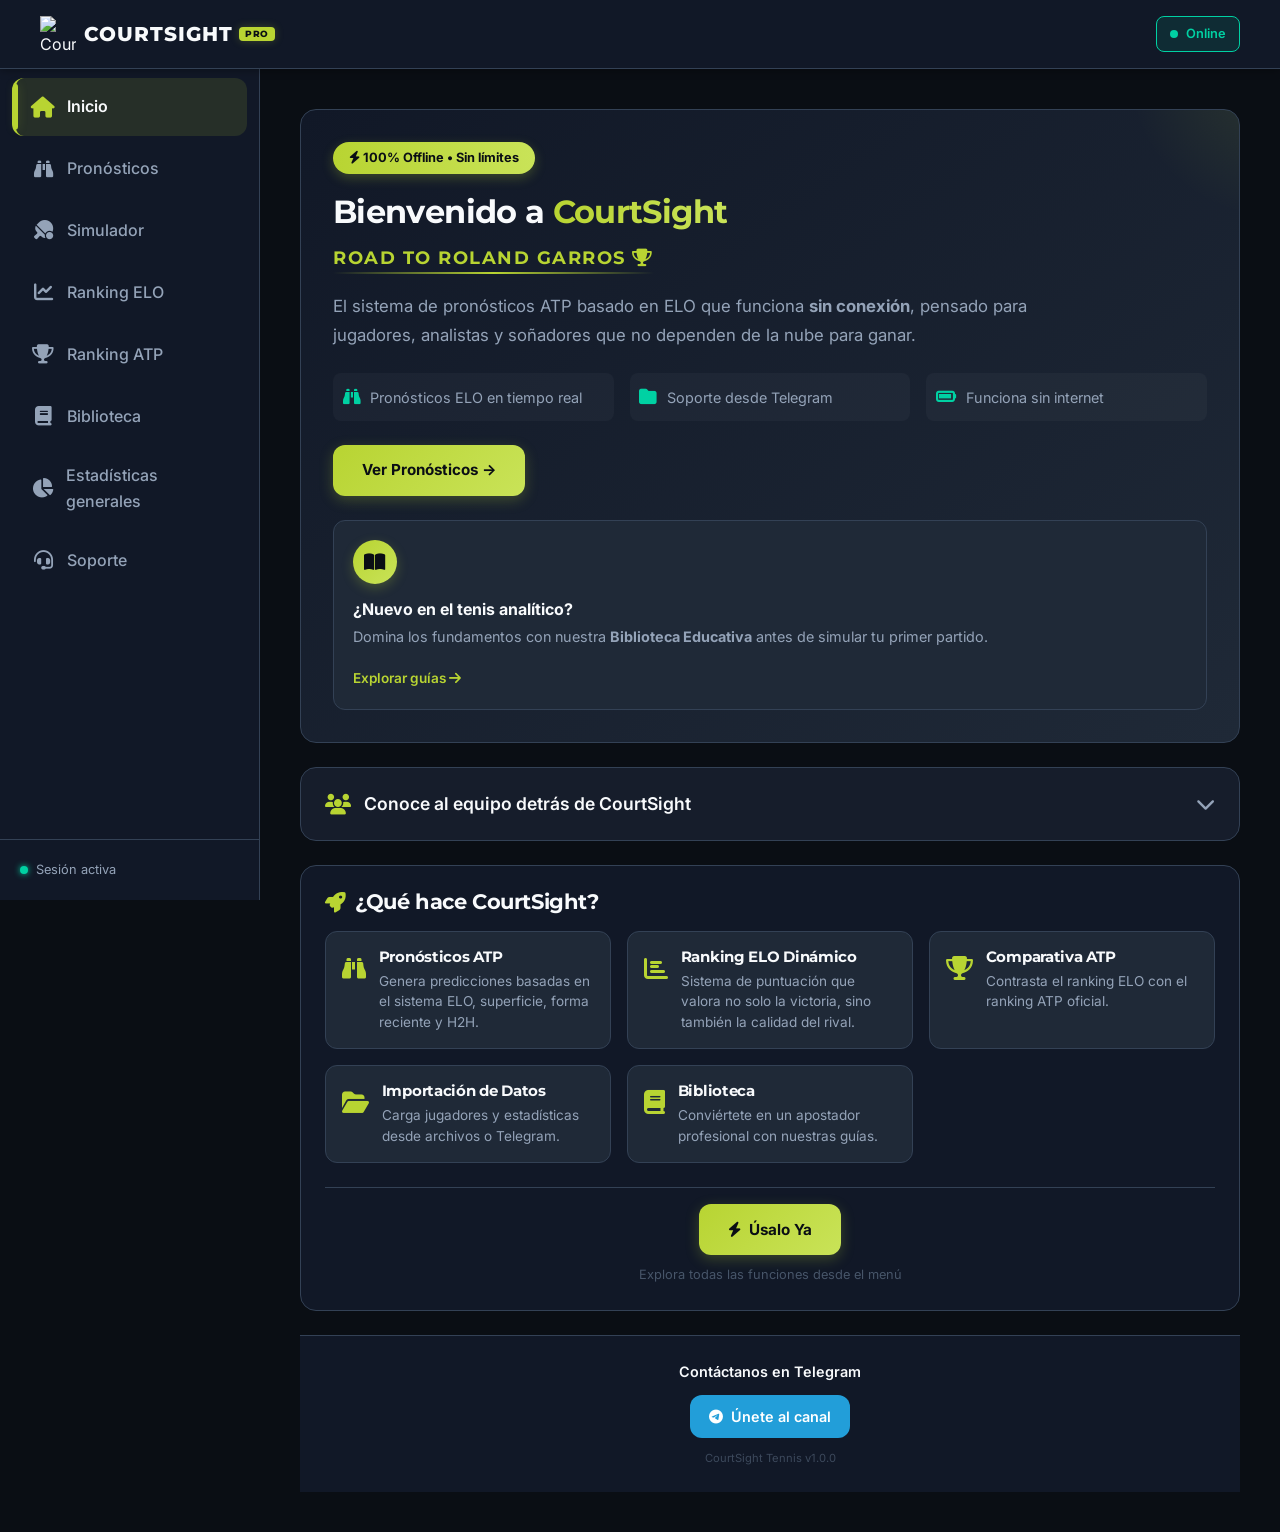
==== index.html @ 30bf8096 "Add files via upload" ====
<!DOCTYPE html>
<html lang="es">
<head>
    <meta charset="UTF-8">
    <meta name="viewport" content="width=device-width, initial-scale=1.0">
    <meta name="theme-color" content="#0a0e14">
    <meta name="description" content="CourtSight Tennis - Pronósticos ATP basados en sistema ELO, 100% offline">
    <title>CourtSight Tennis</title>
    
    <!-- Fuentes -->
    <link rel="preconnect" href="https://fonts.googleapis.com">
    <link rel="preconnect" href="https://fonts.gstatic.com" crossorigin>
    <link href="https://fonts.googleapis.com/css2?family=Inter:wght@400;500;600;700&family=Montserrat:wght@700;800;900&display=swap" rel="stylesheet">
    
    <!-- Iconos Profesionales - FontAwesome -->
    <link rel="stylesheet" href="https://cdnjs.cloudflare.com/ajax/libs/font-awesome/6.5.1/css/all.min.css">
    
    <!-- Estilos -->
    <link rel="stylesheet" href="css/styles.css">
    
    <!-- PWA Manifest -->
    <link rel="manifest" href="manifest.json">
    <link rel="icon" type="image/png" href="pictures/logo.png">
    <link rel="apple-touch-icon" href="pictures/logo.png">
</head>
<body class="pro-circuit-dark">
    <!-- Header -->
    <header class="header">
        <div class="header-content">
            <div class="logo">
                <button class="menu-toggle" id="menu-toggle" aria-label="Abrir menú">
                    <span class="hamburger"></span>
                </button>
                <img src="pictures/logo.png" alt="CourtSight Logo" class="logo-img">
                <h1>COURTSIGHT <span class="logo-pro">PRO</span></h1>
            </div>
            <div class="connection-status" id="connection-status">
                <span class="status-dot"></span>
                <span class="status-text">Offline</span>
            </div>
        </div>
    </header>

    <!-- Overlay para móvil -->
    <div class="sidebar-overlay" id="sidebar-overlay"></div>

    <!-- Layout Principal -->
    <div class="app-layout">
        <!-- SIDEBAR -->
        <aside id="sidebar" class="sidebar">
            <nav class="sidebar-menu">
                <!-- Interno (SPA) -->
                <a href="#" class="sidebar-item active" data-section="inicio">
                    <span class="icon"><i class="fas fa-home"></i></span>
                    <span>Inicio</span>
                </a>
                
                <!-- Externos (páginas separadas) - ORDEN SOLICITADO -->
                <a href="pages/pronosticos.html" class="sidebar-item">
                    <span class="icon"><i class="fas fa-binoculars"></i></span>
                    <span>Pronósticos</span>
                </a>

                <a href="pages/simulador.html" class="sidebar-item">
                    <span class="icon"><i class="fas fa-table-tennis"></i></span>
                    <span>Simulador</span>
                </a>
                
                <a href="pages/ranking-elo.html" class="sidebar-item">
                    <span class="icon"><i class="fas fa-chart-line"></i></span>
                    <span>Ranking ELO</span>
                </a>
                
                <a href="pages/ranking-atp.html" class="sidebar-item">
                    <span class="icon"><i class="fas fa-trophy"></i></span>
                    <span>Ranking ATP</span>
                </a>
                
                <a href="pages/biblioteca.html" class="sidebar-item">
                    <span class="icon"><i class="fas fa-book"></i></span>
                    <span>Biblioteca</span>
                </a>
                
                <a href="pages/estadisticas.html" class="sidebar-item">
                    <span class="icon"><i class="fas fa-chart-pie"></i></span>
                    <span>Estadísticas generales</span>
                </a>

                <a href="pages/soporte.html" class="sidebar-item">
                    <span class="icon"><i class="fas fa-headset"></i></span>
                    <span>Soporte</span>
                </a>
            </nav>
            
            <!-- Footer del Sidebar: Estado de sesión -->
            <div class="sidebar-footer">
                <div class="user-status">
                    <span class="status-indicator online"></span>
                    <span class="status-label">Sesión activa</span>
                </div>
            </div>
        </aside>

        <!-- Contenido Principal -->
        <main class="main-content">
            <!-- Sección: INICIO -->
            <section id="inicio" class="content-section active">
                
                <!-- Welcome Card -->
                <div class="welcome-card hero-welcome">
                    <div class="welcome-badge"><i class="fas fa-bolt"></i> 100% Offline • Sin límites</div>
                    
                    <h2 class="welcome-title">Bienvenido a <span class="highlight">CourtSight</span></h2>
                    <h3 class="rg-tagline">Road to Roland Garros <span class="icon"><i class="fas fa-trophy"></i></span></h3>
                    
                    <p class="welcome-subtitle">El sistema de pronósticos ATP basado en ELO que funciona <strong>sin conexión</strong>, pensado para jugadores, analistas y soñadores que no dependen de la nube para ganar.</p>
                    
                    <div class="welcome-features">
                        <div class="wf-item">
                            <span class="wf-icon"><i class="fas fa-binoculars"></i></span>
                            <span>Pronósticos ELO en tiempo real</span>
                        </div>
                        <div class="wf-item">
                            <span class="wf-icon"><i class="fas fa-folder"></i></span>
                            <span>Soporte desde Telegram</span>
                        </div>
                        <div class="wf-item">
                            <span class="wf-icon"><i class="fas fa-battery-full"></i></span>
                            <span>Funciona sin internet</span>
                        </div>
                    </div>
                    
                    <a href="pages/pronosticos.html" class="btn-cta">Ver Pronósticos →</a>
                    
                    <!-- Sugerencia Biblioteca -->
                    <div class="library-suggestion">
                        <div class="library-icon"><i class="fas fa-book-open"></i></div>
                        <div class="library-content">
                            <p class="library-title">¿Nuevo en el tenis analítico?</p>
                            <p class="library-subtitle">Domina los fundamentos con nuestra <strong>Biblioteca Educativa</strong> antes de simular tu primer partido.</p>
                        </div>
                        <a href="pages/biblioteca.html" class="library-link">
                            <span>Explorar guías <i class="fas fa-arrow-right"></i></span>
                        </a>
                    </div>
                </div>

                <!-- BANNER "QUIÉNES SOMOS" -->
                <div class="about-banner" id="about-banner">
                    <div class="about-banner-header" id="about-banner-toggle">
                        <div class="about-banner-title">
                            <span class="icon"><i class="fas fa-users"></i></span>
                            <span>Conoce al equipo detrás de CourtSight</span>
                        </div>
                        <button class="about-banner-arrow" id="about-banner-arrow" aria-label="Expandir"><i class="fas fa-chevron-down"></i></button>
                    </div>
                    
                    <div class="about-banner-content" id="about-banner-content">
                        <div class="about-banner-grid">
                            <!-- Columna 1: Origen -->
                            <div class="about-banner-card cuban-bg">
                                <div class="cuban-flag-overlay"></div>
                                <h4><i class="fas fa-flag"></i> Hecho en La Habana y Santiago de Cuba</h4>
                                <p>Somos un colectivo de <strong>analistas y desarrolladores</strong> cubanos. Creemos que las limitaciones son el motor de la innovación.</p>
                            </div>
                            
                            <!-- 🔹 Columna 2: PUBLICIDAD DESARROLLO (REEMPLAZADO) -->
                            <div class="about-banner-card">
                                <h4><i class="fas fa-laptop-code"></i> ¿Quieres tu propia herramienta?</h4>
                                <p>Si eres tenista, tipster o creador de contenido y necesitas <strong>tu propia plataforma de análisis y pronósticos</strong>, nosotros la construimos para ti.</p>
                                <ul>
                                    <li>Desarrollo a medida: dashboards, ELO, simuladores</li>
                                    <li>Código profesional, optimizado y offline-first</li>
                                    <li>Diseño premium listo para escalar y monetizar</li>
                                    <li>Soporte técnico y acompañamiento completo</li>
                                </ul>
                                <a href="https://t.me/CourtSight" class="btn-cta" target="_blank" style="margin-top: 1rem; display: inline-flex; align-items: center; gap: 0.5rem; padding: 0.6rem 1.2rem; font-size: 0.9rem;">
                                    <i class="fas fa-paper-plane"></i> Hablemos de tu proyecto
                                </a>
                            </div>
                            
                            <!-- Columna 3: Misión -->
                            <div class="about-banner-card full-width">
                                <h4><i class="fas fa-bullseye"></i> Nuestra Misión</h4>
                                <p>Democratizar el análisis deportivo con herramientas accesibles y soberanas, para cualquier persona en cualquier lugar del mundo.</p>
                                <div class="mission-tags">
                                    <span class="tag"><i class="fas fa-lock-open"></i> Código especializado</span>
                                    <span class="tag"><i class="fas fa-globe"></i> Enfoque diferente</span>
                                    <span class="tag"><i class="fas fa-handshake"></i> Apoyando a la comunidad</span>
                                </div>
                            </div>
                        </div>
                    </div>
                </div>

                <!-- QUÉ HACE LA APLICACIÓN -->
                <div class="features-section">
                    <h3 class="features-title"><i class="fas fa-rocket"></i> ¿Qué hace CourtSight?</h3>
                    <div class="features-list">
                        <div class="feature-item">
                            <span class="feature-icon"><i class="fas fa-binoculars"></i></span>
                            <div class="feature-content">
                                <h4>Pronósticos ATP</h4>
                                <p>Genera predicciones basadas en el sistema ELO, superficie, forma reciente y H2H.</p>
                            </div>
                        </div>
                        <div class="feature-item">
                            <span class="feature-icon"><i class="fas fa-chart-bar"></i></span>
                            <div class="feature-content">
                                <h4>Ranking ELO Dinámico</h4>
                                <p>Sistema de puntuación que valora no solo la victoria, sino también la calidad del rival.</p>
                            </div>
                        </div>
                        <div class="feature-item">
                            <span class="feature-icon"><i class="fas fa-trophy"></i></span>
                            <div class="feature-content">
                                <h4>Comparativa ATP</h4>
                                <p>Contrasta el ranking ELO con el ranking ATP oficial.</p>
                            </div>
                        </div>
                        <div class="feature-item">
                            <span class="feature-icon"><i class="fas fa-folder-open"></i></span>
                            <div class="feature-content">
                                <h4>Importación de Datos</h4>
                                <p>Carga jugadores y estadísticas desde archivos o Telegram.</p>
                            </div>
                        </div>
                        <div class="feature-item">
                            <span class="feature-icon"><i class="fas fa-book"></i></span>
                            <div class="feature-content">
                                <h4>Biblioteca</h4>
                                <p>Conviértete en un apostador profesional con nuestras guías.</p>
                            </div>
                        </div>
                    </div>
                    
                    <div class="features-cta">
                        <button class="btn-use-now" id="btn-use-now">
                            <span class="btn-icon"><i class="fas fa-bolt"></i></span>
                            <span>Úsalo Ya</span>
                        </button>
                        <p class="features-cta-text">Explora todas las funciones desde el menú</p>
                    </div>
                </div>

                <!-- Footer Info -->
                <div class="info-bar">
                    <p class="info-text">Contáctanos en Telegram</p>
                    <a href="https://t.me/CourtSight" class="telegram-contact" target="_blank" rel="noopener noreferrer">
                        <span class="telegram-icon"><i class="fab fa-telegram-plane"></i></span>
                        <span>Únete al canal</span>
                    </a>
                    <p class="version-text">CourtSight Tennis v1.0.0</p>
                </div>
            </section>

            <!-- Sección: PRONÓSTICOS -->
            <section id="pronosticos" class="content-section">
                <h2 class="section-title"><i class="fas fa-binoculars"></i> Pronósticos ATP</h2>
                <div class="card">
                    <p class="text-muted">Próximamente: Selecciona un partido y recibe el pronóstico basado en ELO.</p>
                </div>
            </section>

            <!-- Sección: SIMULADOR -->
            <section id="simulador" class="content-section">
                <h2 class="section-title"><i class="fas fa-table-tennis"></i> Simulador de Partidos</h2>
                <div class="card">
                    <p class="text-muted">Próximamente: Simula 10,000 partidos y analiza probabilidades ELO.</p>
                </div>
            </section>

            <!-- Sección: RANKING ELO -->
            <section id="ranking-elo" class="content-section">
                <h2 class="section-title"><i class="fas fa-chart-line"></i> Ranking ELO</h2>
                <div class="card">
                    <p class="text-muted">Próximamente: Lista completa de jugadores ordenados por ranking ELO.</p>
                </div>
            </section>

            <!-- Sección: RANKING ATP -->
            <section id="ranking-atp" class="content-section">
                <h2 class="section-title"><i class="fas fa-trophy"></i> Ranking ATP</h2>
                <div class="card">
                    <p class="text-muted">Próximamente: Comparativa entre ranking ELO y ranking ATP oficial.</p>
                </div>
            </section>

            <!-- Sección: BIBLIOTECA -->
            <section id="biblioteca" class="content-section">
                <h2 class="section-title"><i class="fas fa-book"></i> Biblioteca</h2>
                <div class="card">
                    <p class="text-muted">Próximamente: Guías educativas y fundamentos del análisis deportivo.</p>
                </div>
            </section>

            <!-- Sección: ESTADÍSTICAS GENERALES -->
            <section id="estadisticas" class="content-section">
                <h2 class="section-title"><i class="fas fa-chart-pie"></i> Estadísticas generales</h2>
                <div class="card">
                    <p class="text-muted">Próximamente: Métricas agregadas de rendimiento, precisión de pronósticos y tendencias.</p>
                </div>
            </section>

            <!-- Sección: SOPORTE -->
            <section id="soporte" class="content-section">
                <h2 class="section-title"><i class="fas fa-headset"></i> Soporte</h2>
                <div class="card">
                    <p class="text-muted">¿Necesitas ayuda? Contáctanos vía Telegram o revisa nuestras guías.</p>
                    <a href="https://t.me/CourtSight" class="btn-cta" target="_blank" style="margin-top: 1rem; display: inline-flex; gap: 0.5rem;">
                        <i class="fab fa-telegram-plane"></i> Contactar Soporte
                    </a>
                </div>
            </section>

            <!-- Sección: ACTUALIZACIONES -->
            <section id="actualizaciones" class="content-section">
                <h2 class="section-title"><i class="fas fa-sync-alt"></i> Actualizaciones</h2>
                <div class="card">
                    <p class="text-muted">Próximamente: Novedades, changelog y estado de los datos.</p>
                </div>
            </section>
        </main>
    </div>

    <!-- Scripts -->
    <script src="js/app.js"></script>
    <script src="js/app-guard.js"></script>
</body>
</html>
---- css/styles.css ----
/* ============================================
🎾 COURTSIGHT TENNIS - ESTILOS GLOBALES
🎨 TEMA: PRO CIRCUIT DARK (Tenis Premium Nocturno)
📦 VERSIÓN: 2.0 (Layout reparado, responsive optimizado)
============================================ */

:root {
    /* 🌑 FONDOS */
    --bg-primary: #0a0e14;
    --bg-secondary: #111827;
    --bg-card: #1f2937;
    --bg-elevated: #263043;
    
    /* 🎾 ACENTOS (Pelota de tenis) */
    --accent: #b8d432;
    --accent-hover: #c9e358;
    --accent-dim: rgba(184, 212, 50, 0.12);
    --accent-glow: rgba(184, 212, 50, 0.25);
    
    /* 📊 DATOS */
    --data-positive: #00d1a3;
    --data-negative: #ff6b6b;
    --data-neutral: #64748b;
    
    /* 🔤 TIPOGRAFÍA */
    --text-primary: #f8fafc;
    --text-secondary: #94a3b8;
    --text-muted: #475569;
    
    /* 🧱 UI */
    --border: #334155;
    --radius-sm: 8px;
    --radius-md: 12px;
    --radius-lg: 16px;
    --shadow-sm: 0 2px 8px rgba(0, 0, 0, 0.3);
    --shadow-md: 0 4px 16px rgba(0, 0, 0, 0.4);
    --shadow-lg: 0 8px 32px rgba(0, 0, 0, 0.5);
    
    /* 📏 ESPACIADO */
    --space-2: 0.5rem;
    --space-4: 1rem;
    --space-5: 1.5rem;
    --space-6: 2rem;
    
    /* 🔤 FUENTES */
    --font-sans: 'Inter', system-ui, -apple-system, sans-serif;
    --font-mono: 'JetBrains Mono', 'Fira Code', monospace;
    --font-display: 'Montserrat', sans-serif;
}

/* ============================================
RESET & BASE
============================================ */
*, *::before, *::after {
    margin: 0;
    padding: 0;
    box-sizing: border-box;
}

html {
    font-size: 16px;
    scroll-behavior: smooth;
    -webkit-tap-highlight-color: transparent;
}

body {
    font-family: var(--font-sans);
    background: var(--bg-primary);
    color: var(--text-primary);
    line-height: 1.6;
    min-height: 100vh;
    display: flex;
    flex-direction: column;
    overflow-x: hidden;
}

h1, h2, h3, h4, h5, h6 {
    font-family: var(--font-display);
    font-weight: 700;
    letter-spacing: -0.02em;
    line-height: 1.2;
}

a { text-decoration: none; color: inherit; }
button { font: inherit; cursor: pointer; border: none; background: none; }
img { max-width: 100%; display: block; }
ul { list-style: none; }

/* ============================================
HEADER
============================================ */
.header {
    position: sticky;
    top: 0;
    z-index: 100;
    background: var(--bg-secondary);
    border-bottom: 1px solid var(--border);
    padding: var(--space-4) var(--space-5);
    box-shadow: var(--shadow-sm);
}

.header-content {
    display: flex;
    align-items: center;
    justify-content: space-between;
    max-width: 1200px;
    margin: 0 auto;
    width: 100%;
}

.logo {
    display: flex;
    align-items: center;
    gap: var(--space-2);
}

.menu-toggle {
    display: flex;
    align-items: center;
    justify-content: center;
    padding: 0.5rem;
    color: var(--text-primary);
}

.hamburger {
    display: block;
    width: 24px;
    height: 2px;
    background: currentColor;
    position: relative;
    transition: background 0.3s;
}

.hamburger::before, .hamburger::after {
    content: '';
    position: absolute;
    left: 0;
    width: 100%;
    height: 100%;
    background: currentColor;
    transition: transform 0.3s;
}

.hamburger::before { top: -7px; }
.hamburger::after { top: 7px; }

.menu-toggle.active .hamburger { background: transparent; }
.menu-toggle.active .hamburger::before { transform: translateY(7px) rotate(45deg); color: var(--accent); }
.menu-toggle.active .hamburger::after { transform: translateY(-7px) rotate(-45deg); color: var(--accent); }

.logo-img { width: 36px; height: 36px; object-fit: contain; }
.logo h1 {
    font-size: 1.25rem;
    font-weight: 800;
    text-transform: uppercase;
    letter-spacing: 0.05em;
    display: flex;
    align-items: center;
}

.logo-pro {
    font-size: 0.55rem;
    background: var(--accent);
    color: var(--bg-primary);
    padding: 2px 6px;
    border-radius: 4px;
    margin-left: 6px;
    font-weight: 800;
    letter-spacing: 0.5px;
    box-shadow: 0 0 8px var(--accent-glow);
}

.connection-status {
    display: flex;
    align-items: center;
    gap: 0.5rem;
    font-size: 0.8rem;
    font-weight: 600;
    padding: 0.4rem 0.8rem;
    border-radius: var(--radius-sm);
    border: 1px solid var(--data-negative);
    background: rgba(255, 107, 107, 0.1);
    color: var(--data-negative);
    transition: all 0.3s;
}

.connection-status.online {
    border-color: var(--data-positive);
    background: rgba(0, 209, 163, 0.1);
    color: var(--data-positive);
}

.status-dot {
    width: 8px;
    height: 8px;
    border-radius: 50%;
    background: currentColor;
    animation: pulse 1.5s infinite;
}

@keyframes pulse {
    0%, 100% { opacity: 1; }
    50% { opacity: 0.4; }
}

/* ============================================
OVERLAY & LAYOUT
============================================ */
.sidebar-overlay {
    position: fixed;
    inset: 0;
    background: rgba(0, 0, 0, 0.65);
    backdrop-filter: blur(4px);
    z-index: 90;
    opacity: 0;
    visibility: hidden;
    transition: all 0.3s ease;
}
.sidebar-overlay.active { opacity: 1; visibility: visible; }

.app-layout {
    display: flex;
    flex: 1;
    position: relative;
    background: var(--bg-primary);
}

/* ============================================
SIDEBAR
============================================ */
.sidebar {
    width: 260px;
    background: var(--bg-secondary);
    border-right: 1px solid var(--border);
    position: fixed;
    top: 0;
    bottom: 0;
    left: -280px;
    z-index: 95;
    display: flex;
    flex-direction: column;
    transition: left 0.3s cubic-bezier(0.4, 0, 0.2, 1);
    padding-top: 70px;
    overflow-y: auto;
}

.sidebar.open { left: 0; }

.sidebar-menu {
    display: flex;
    flex-direction: column;
    gap: 0.25rem;
    padding: 0.5rem 0.75rem;
}

.sidebar-item {
    display: flex;
    align-items: center;
    gap: 0.75rem;
    padding: 0.85rem 1rem;
    border-radius: var(--radius-md);
    color: var(--text-secondary);
    font-weight: 500;
    transition: all 0.2s ease;
    position: relative;
    border-left: 3px solid transparent;
}

.sidebar-item::before {
    content: '';
    position: absolute;
    left: 0;
    top: 50%;
    transform: translateY(-50%);
    width: 3px;
    height: 0;
    background: var(--accent);
    border-radius: 0 4px 4px 0;
    transition: height 0.2s ease;
}

.sidebar-item:hover {
    background: var(--accent-dim);
    color: var(--text-primary);
}

.sidebar-item:hover::before { height: 60%; }

.sidebar-item.active {
    background: var(--accent-dim);
    color: var(--text-primary);
    font-weight: 600;
    border-left-color: var(--accent);
}

.sidebar-item.active::before {
    height: 80%;
    box-shadow: 0 0 10px var(--accent-glow);
}

.sidebar-item .icon { font-size: 1.2rem; width: 24px; text-align: center; transition: transform 0.2s ease; }
.sidebar-item:hover .icon, .sidebar-item.active .icon { transform: scale(1.1); color: var(--accent); }

.sidebar-footer {
    margin-top: auto;
    padding: 1.25rem;
    border-top: 1px solid var(--border);
    background: linear-gradient(to top, rgba(17, 24, 39, 0.5), transparent);
}

.user-status {
    display: flex;
    align-items: center;
    gap: 0.5rem;
    font-size: 0.8rem;
    color: var(--text-secondary);
}

.status-indicator {
    width: 8px;
    height: 8px;
    border-radius: 50%;
    background: var(--data-positive);
    box-shadow: 0 0 6px var(--data-positive);
}

/* ============================================
MAIN CONTENT
============================================ */
.main-content {
    flex: 1;
    padding: var(--space-6) var(--space-5);
    position: relative;
    z-index: 1;
    min-height: calc(100vh - 70px);
}

.main-content::before {
    content: '';
    position: absolute;
    inset: 0;
    background-image: url('../pictures/fondo-tenis.jpg');
    background-size: cover;
    background-position: center;
    background-attachment: fixed;
    opacity: 0.15;
    z-index: 0;
    pointer-events: none;
}

/* ============================================
SECCIONES & NAVEGACIÓN SPA
============================================ */
.content-section { display: none; opacity: 0; transition: opacity 0.3s ease; }
.content-section.active { display: block; opacity: 1; animation: fadeIn 0.35s ease-out; }

@keyframes fadeIn {
    from { opacity: 0; transform: translateY(8px); }
    to { opacity: 1; transform: translateY(0); }
}

.section-title {
    font-size: 1.5rem;
    margin-bottom: var(--space-5);
    color: var(--accent);
    display: flex;
    align-items: center;
    gap: 0.6rem;
}

.section-title i { color: var(--accent); }

/* ============================================
COMPONENTES: TARJETAS & WELCOME
============================================ */
.card {
    background: var(--bg-card);
    border: 1px solid var(--border);
    border-radius: var(--radius-lg);
    padding: var(--space-5);
    margin-bottom: var(--space-5);
    transition: transform 0.2s ease, box-shadow 0.2s ease;
}
.card:hover { transform: translateY(-2px); box-shadow: var(--shadow-md); }

.welcome-card {
    background: linear-gradient(145deg, var(--bg-secondary), var(--bg-card));
    border: 1px solid var(--border);
    border-radius: var(--radius-lg);
    padding: var(--space-6);
    margin-bottom: var(--space-5);
    position: relative;
    overflow: hidden;
}
.welcome-card::before {
    content: '';
    position: absolute;
    top: -30%;
    right: -20%;
    width: 300px;
    height: 300px;
    background: radial-gradient(circle, var(--accent-dim) 0%, transparent 70%);
    pointer-events: none;
}

.welcome-badge {
    display: inline-block;
    background: linear-gradient(90deg, var(--accent), var(--accent-hover));
    color: var(--bg-primary);
    padding: 0.35rem 1rem;
    border-radius: 20px;
    font-size: 0.8rem;
    font-weight: 700;
    margin-bottom: 1.2rem;
    box-shadow: 0 4px 12px var(--accent-glow);
}

.welcome-title {
    font-size: 2rem;
    margin-bottom: 0.5rem;
    color: var(--text-primary);
}
.welcome-title .highlight {
    background: linear-gradient(90deg, var(--accent), var(--accent-hover));
    -webkit-background-clip: text;
    -webkit-text-fill-color: transparent;
    background-clip: text;
}

.welcome-subtitle {
    color: var(--text-secondary);
    font-size: 1.05rem;
    max-width: 700px;
    margin-bottom: 1.5rem;
    line-height: 1.7;
}

.rg-tagline {
    font-family: var(--font-display);
    font-size: 1.1rem;
    font-weight: 700;
    letter-spacing: 1.5px;
    text-transform: uppercase;
    color: var(--accent);
    margin: 0.5rem 0 1.5rem;
    position: relative;
    display: inline-block;
}
.rg-tagline::after {
    content: '';
    position: absolute;
    bottom: -6px;
    left: 0;
    width: 100%;
    height: 2px;
    background: linear-gradient(90deg, transparent, var(--accent), transparent);
    border-radius: 2px;
}

.welcome-features {
    display: grid;
    grid-template-columns: repeat(auto-fit, minmax(200px, 1fr));
    gap: 1rem;
    margin: 1.5rem 0;
}
.wf-item {
    display: flex;
    align-items: center;
    gap: 0.6rem;
    font-size: 0.9rem;
    color: var(--text-secondary);
    padding: 0.6rem;
    background: rgba(255,255,255,0.03);
    border-radius: var(--radius-sm);
}
.wf-icon { color: var(--data-positive); font-size: 1.1rem; }

/* ============================================
BANNER "QUIÉNES SOMOS"
============================================ */
.about-banner {
    background: var(--bg-secondary);
    border: 1px solid var(--border);
    border-radius: var(--radius-lg);
    overflow: hidden;
    margin-bottom: var(--space-5);
}

.about-banner-header {
    padding: 1.2rem 1.5rem;
    display: flex;
    align-items: center;
    justify-content: space-between;
    cursor: pointer;
    user-select: none;
    background: rgba(255,255,255,0.02);
    transition: background 0.2s;
}
.about-banner-header:hover { background: var(--accent-dim); }

.about-banner-title {
    display: flex;
    align-items: center;
    gap: 0.8rem;
    color: var(--text-primary);
    font-weight: 600;
    font-size: 1.1rem;
}
.about-banner-title .icon { color: var(--accent); font-size: 1.3rem; }

.about-banner-arrow {
    font-size: 1.2rem;
    color: var(--text-secondary);
    transition: transform 0.3s;
}
.about-banner-arrow.active { transform: rotate(180deg); color: var(--accent); }

.about-banner-content {
    max-height: 0;
    overflow: hidden;
    transition: max-height 0.4s ease, padding 0.4s ease;
}
.about-banner-content.open { max-height: 1200px; padding: 1.5rem; }

.about-banner-grid {
    display: grid;
    grid-template-columns: repeat(auto-fit, minmax(280px, 1fr));
    gap: 1.2rem;
}

.about-banner-card {
    background: var(--bg-card);
    border: 1px solid var(--border);
    border-radius: var(--radius-md);
    padding: 1.5rem;
    transition: transform 0.2s, border-color 0.2s;
}
.about-banner-card:hover { transform: translateY(-3px); border-color: var(--accent); }

.about-banner-card.cuban-bg {
    background-image: url('flags/cu.png');
    background-size: cover;
    background-position: center;
    position: relative;
    overflow: hidden;
    border: 1px solid var(--accent);
}
.cuban-flag-overlay {
    position: absolute;
    inset: 0;
    background: rgba(10, 14, 20, 0.88);
    pointer-events: none;
}
.about-banner-card.cuban-bg h4,
.about-banner-card.cuban-bg p { position: relative; z-index: 1; }
.about-banner-card.cuban-bg h4 {
    background: linear-gradient(90deg, #CF142B, #FFF, #002A8F);
    -webkit-background-clip: text;
    -webkit-text-fill-color: transparent;
    background-clip: text;
}

.about-banner-card h4 {
    font-size: 1rem;
    color: var(--text-primary);
    margin-bottom: 0.5rem;
    display: flex;
    align-items: center;
    gap: 0.5rem;
}
.about-banner-card p, .about-banner-card li {
    color: var(--text-secondary);
    font-size: 0.9rem;
    line-height: 1.6;
    margin-bottom: 0.4rem;
}
.about-banner-card ul { padding-left: 1rem; }
.about-banner-card li::before {
    content: "•";
    color: var(--accent);
    font-weight: bold;
    display: inline-block;
    width: 1em;
    margin-left: -1em;
}

.mission-tags {
    display: flex;
    flex-wrap: wrap;
    gap: 0.5rem;
    margin-top: 1rem;
}
.tag {
    background: var(--accent-dim);
    color: var(--accent);
    border: 1px solid var(--accent);
    padding: 0.3rem 0.7rem;
    border-radius: 20px;
    font-size: 0.75rem;
    font-weight: 600;
    display: inline-flex;
    align-items: center;
    gap: 0.4rem;
}

.about-banner-card.full-width { grid-column: 1 / -1; }

/* ============================================
FEATURES & BOTONES
============================================ */
.features-section {
    background: var(--bg-secondary);
    border: 1px solid var(--border);
    border-radius: var(--radius-lg);
    padding: var(--space-5);
    margin-bottom: var(--space-5);
}
.features-title {
    font-size: 1.3rem;
    margin-bottom: var(--space-4);
    color: var(--text-primary);
    display: flex;
    align-items: center;
    gap: 0.6rem;
}
.features-title i { color: var(--accent); }

.features-list {
    display: grid;
    grid-template-columns: repeat(auto-fit, minmax(250px, 1fr));
    gap: 1rem;
    margin-bottom: var(--space-5);
}
.feature-item {
    display: flex;
    align-items: flex-start;
    gap: 0.8rem;
    padding: 1rem;
    background: var(--bg-card);
    border: 1px solid var(--border);
    border-radius: var(--radius-md);
    transition: transform 0.2s, border-color 0.2s;
}
.feature-item:hover { transform: translateY(-2px); border-color: var(--accent); }
.feature-icon { font-size: 1.5rem; color: var(--accent); flex-shrink: 0; margin-top: 0.1rem; }
.feature-content h4 { font-size: 0.95rem; color: var(--text-primary); margin-bottom: 0.3rem; }
.feature-content p { font-size: 0.85rem; color: var(--text-secondary); line-height: 1.5; margin: 0; }

.features-cta {
    text-align: center;
    padding-top: var(--space-4);
    border-top: 1px solid var(--border);
}

.btn-cta, .btn-use-now {
    display: inline-flex;
    align-items: center;
    justify-content: center;
    gap: 0.5rem;
    background: linear-gradient(135deg, var(--accent), var(--accent-hover));
    color: var(--bg-primary);
    padding: 0.85rem 1.8rem;
    border-radius: var(--radius-md);
    font-weight: 700;
    font-size: 0.95rem;
    transition: all 0.3s cubic-bezier(0.4, 0, 0.2, 1);
    box-shadow: 0 4px 14px var(--accent-glow);
    position: relative;
    overflow: hidden;
}
.btn-cta::after, .btn-use-now::after {
    content: '';
    position: absolute;
    top: 0; left: -100%; width: 100%; height: 100%;
    background: linear-gradient(90deg, transparent, rgba(255,255,255,0.3), transparent);
    transition: left 0.5s ease;
}
.btn-cta:hover::after, .btn-use-now:hover::after { left: 100%; }
.btn-cta:hover, .btn-use-now:hover { transform: translateY(-2px); box-shadow: 0 6px 20px var(--accent-glow); }

.features-cta-text { font-size: 0.8rem; color: var(--text-muted); margin-top: 0.6rem; }

/* ============================================
BIBLIOTECA SUGERENCIA & FOOTER
============================================ */
.library-suggestion {
    background: var(--bg-card);
    border: 1px solid var(--border);
    border-radius: var(--radius-md);
    padding: 1.2rem;
    margin-top: 1.5rem;
    display: flex;
    flex-direction: column;
    gap: 0.8rem;
    position: relative;
    overflow: hidden;
    transition: transform 0.2s, border-color 0.2s;
}
.library-suggestion:hover { transform: translateY(-2px); border-color: var(--accent); }

.library-icon {
    width: 44px;
    height: 44px;
    background: linear-gradient(135deg, var(--accent), var(--accent-hover));
    border-radius: 50%;
    display: flex;
    align-items: center;
    justify-content: center;
    color: var(--bg-primary);
    font-size: 1.2rem;
    box-shadow: 0 4px 12px var(--accent-glow);
}
.library-content { flex: 1; }
.library-title { font-weight: 700; color: var(--text-primary); margin-bottom: 0.2rem; }
.library-subtitle { font-size: 0.9rem; color: var(--text-secondary); line-height: 1.5; margin: 0; }
.library-link {
    display: inline-flex;
    align-items: center;
    gap: 0.4rem;
    color: var(--accent);
    font-weight: 600;
    font-size: 0.85rem;
    margin-top: 0.5rem;
    transition: transform 0.2s;
}
.library-link:hover { transform: translateX(4px); }

.info-bar {
    margin-top: auto;
    padding: var(--space-5) var(--space-4);
    text-align: center;
    border-top: 1px solid var(--border);
    background: var(--bg-secondary);
    display: flex;
    flex-direction: column;
    align-items: center;
    gap: 0.8rem;
}
.info-text { font-size: 0.9rem; font-weight: 600; color: var(--text-primary); }

.telegram-contact {
    display: inline-flex;
    align-items: center;
    gap: 0.5rem;
    background: #229ED9;
    color: white;
    padding: 0.6rem 1.2rem;
    border-radius: var(--radius-md);
    font-weight: 600;
    font-size: 0.9rem;
    transition: background 0.2s;
}
.telegram-contact:hover { background: #1A7BB0; }

.version-text { font-size: 0.7rem; color: var(--text-muted); opacity: 0.8; }

/* ============================================
UTILIDADES & RESPONSIVE
============================================ */
.text-muted { color: var(--text-muted); }
.hidden { display: none !important; }

@media (min-width: 1024px) {
    .sidebar { left: 0 !important; }
    .sidebar-overlay { display: none !important; }
    .main-content { margin-left: 260px; padding: 2.5rem; }
    .menu-toggle { display: none; }
    .app-layout { background: var(--bg-primary); }
}

@media (max-width: 768px) {
    .sidebar { width: 280px; left: -280px; padding-top: 70px; }
    .sidebar.open { left: 0; }
    .main-content { margin-left: 0 !important; padding: 1.5rem 1rem; }
    .welcome-title { font-size: 1.6rem; }
    .welcome-features { grid-template-columns: 1fr; }
    .about-banner-grid { grid-template-columns: 1fr; }
    .features-list { grid-template-columns: 1fr; }
    .btn-cta, .btn-use-now { width: 100%; }
}

@media (max-width: 480px) {
    html { font-size: 15px; }
    .header { padding: 0.8rem 1rem; }
    .logo h1 { font-size: 1.1rem; }
    .welcome-card { padding: 1.2rem; }
    .about-banner-content.open { padding: 1rem; }
}

/* Scrollbar */
::-webkit-scrollbar { width: 8px; height: 8px; }
::-webkit-scrollbar-track { background: var(--bg-primary); }
::-webkit-scrollbar-thumb { background: var(--border); border-radius: 4px; }
::-webkit-scrollbar-thumb:hover { background: var(--accent); }
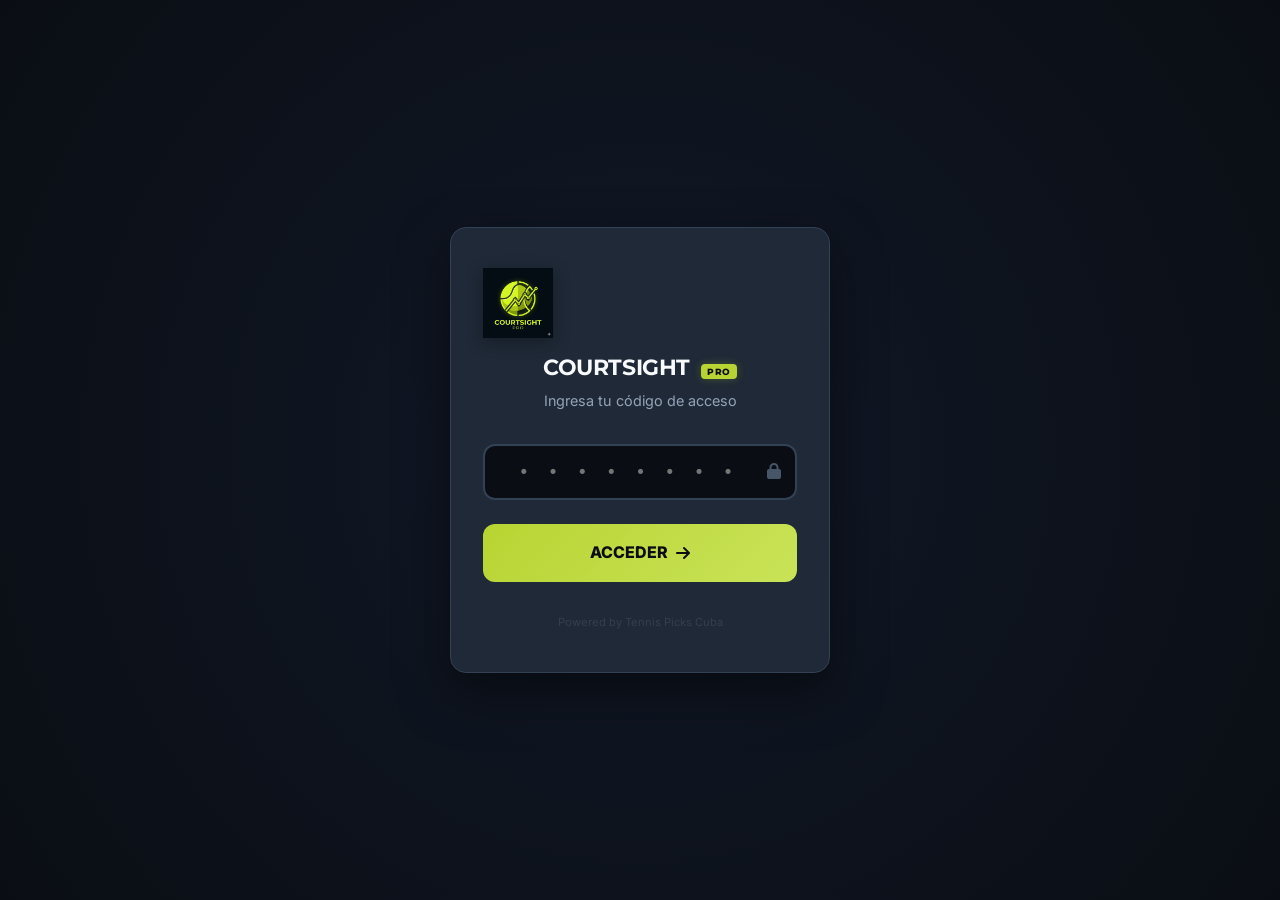
==== commit cc059950: "Update index.html" ====
--- a/index.html
+++ b/index.html
@@ -2,7 +2,7 @@
 <html lang="es">
 <head>
     <meta charset="UTF-8">
-    <meta name="viewport" content="width=device-width, initial-scale=1.0">
+    <meta name="viewport" content="width=device-width, initial-scale=1.0, maximum-scale=1.0, user-scalable=no">
     <meta name="theme-color" content="#0a0e14">
     <meta name="description" content="CourtSight Tennis - Pronósticos ATP basados en sistema ELO, 100% offline">
     <title>CourtSight Tennis</title>
@@ -10,7 +10,7 @@
     <!-- Fuentes -->
     <link rel="preconnect" href="https://fonts.googleapis.com">
     <link rel="preconnect" href="https://fonts.gstatic.com" crossorigin>
-    <link href="https://fonts.googleapis.com/css2?family=Inter:wght@400;500;600;700&family=Montserrat:wght@700;800;900&display=swap" rel="stylesheet">
+    <link href="https://fonts.googleapis.com/css2?family=Inter:wght@400;500;600;700&family=JetBrains+Mono:wght@400;500;600&family=Montserrat:wght@700;800;900&display=swap" rel="stylesheet">
     
     <!-- Iconos Profesionales - FontAwesome -->
     <link rel="stylesheet" href="https://cdnjs.cloudflare.com/ajax/libs/font-awesome/6.5.1/css/all.min.css">
@@ -24,307 +24,367 @@
     <link rel="apple-touch-icon" href="pictures/logo.png">
 </head>
 <body class="pro-circuit-dark">
-    <!-- Header -->
-    <header class="header">
-        <div class="header-content">
-            <div class="logo">
-                <button class="menu-toggle" id="menu-toggle" aria-label="Abrir menú">
-                    <span class="hamburger"></span>
-                </button>
-                <img src="pictures/logo.png" alt="CourtSight Logo" class="logo-img">
+
+    <!-- 🔒 LOGIN OVERLAY (Bloquea toda la app hasta validar token) -->
+    <div id="login-overlay" class="login-overlay">
+        <div class="login-card">
+            <div class="login-logo">
+                <img src="pictures/logo.png" alt="CourtSight Logo" width="70" height="70">
                 <h1>COURTSIGHT <span class="logo-pro">PRO</span></h1>
+                <p class="login-subtitle">Ingresa tu código de acceso</p>
             </div>
-            <div class="connection-status" id="connection-status">
-                <span class="status-dot"></span>
-                <span class="status-text">Offline</span>
+            
+            <div class="input-group">
+                <input type="password" id="token-input" class="login-input" placeholder="• • • • • • • •" autocomplete="off">
+                <span class="input-icon"><i class="fas fa-lock"></i></span>
+            </div>
+
+            <button id="btn-access" class="btn-login">
+                <span class="btn-text">ACCEDER</span>
+                <i class="fas fa-arrow-right"></i>
+            </button>
+
+            <p id="login-error" class="login-error-msg hidden">
+                <i class="fas fa-exclamation-triangle"></i> Código inválido
+            </p>
+            
+            <div class="login-footer">
+                <span>Powered by Tennis Picks Cuba</span>
             </div>
         </div>
-    </header>
-
-    <!-- Overlay para móvil -->
-    <div class="sidebar-overlay" id="sidebar-overlay"></div>
-
-    <!-- Layout Principal -->
-    <div class="app-layout">
-        <!-- SIDEBAR -->
-        <aside id="sidebar" class="sidebar">
-            <nav class="sidebar-menu">
-                <!-- Interno (SPA) -->
-                <a href="#" class="sidebar-item active" data-section="inicio">
-                    <span class="icon"><i class="fas fa-home"></i></span>
-                    <span>Inicio</span>
-                </a>
-                
-                <!-- Externos (páginas separadas) - ORDEN SOLICITADO -->
-                <a href="pages/pronosticos.html" class="sidebar-item">
-                    <span class="icon"><i class="fas fa-binoculars"></i></span>
-                    <span>Pronósticos</span>
-                </a>
-
-                <a href="pages/simulador.html" class="sidebar-item">
-                    <span class="icon"><i class="fas fa-table-tennis"></i></span>
-                    <span>Simulador</span>
-                </a>
-                
-                <a href="pages/ranking-elo.html" class="sidebar-item">
-                    <span class="icon"><i class="fas fa-chart-line"></i></span>
-                    <span>Ranking ELO</span>
-                </a>
-                
-                <a href="pages/ranking-atp.html" class="sidebar-item">
-                    <span class="icon"><i class="fas fa-trophy"></i></span>
-                    <span>Ranking ATP</span>
-                </a>
-                
-                <a href="pages/biblioteca.html" class="sidebar-item">
-                    <span class="icon"><i class="fas fa-book"></i></span>
-                    <span>Biblioteca</span>
-                </a>
-                
-                <a href="pages/estadisticas.html" class="sidebar-item">
-                    <span class="icon"><i class="fas fa-chart-pie"></i></span>
-                    <span>Estadísticas generales</span>
-                </a>
-
-                <a href="pages/soporte.html" class="sidebar-item">
-                    <span class="icon"><i class="fas fa-headset"></i></span>
-                    <span>Soporte</span>
-                </a>
-            </nav>
-            
-            <!-- Footer del Sidebar: Estado de sesión -->
-            <div class="sidebar-footer">
-                <div class="user-status">
-                    <span class="status-indicator online"></span>
-                    <span class="status-label">Sesión activa</span>
+    </div>
+
+    <!-- 📱 CONTENIDO PRINCIPAL DE LA APP (Oculto hasta validar) -->
+    <div id="app-root" class="hidden">
+        
+        <!-- Header -->
+        <header class="header">
+            <div class="header-content">
+                <div class="logo">
+                    <button class="menu-toggle" id="menu-toggle" aria-label="Abrir menú">
+                        <span class="hamburger"></span>
+                    </button>
+                    <img src="pictures/logo.png" alt="CourtSight Logo" class="logo-img">
+                    <h1>COURTSIGHT <span class="logo-pro">PRO</span></h1>
+                </div>
+                <div class="connection-status" id="connection-status">
+                    <span class="status-dot"></span>
+                    <span class="status-text">Offline</span>
                 </div>
             </div>
-        </aside>
-
-        <!-- Contenido Principal -->
-        <main class="main-content">
-            <!-- Sección: INICIO -->
-            <section id="inicio" class="content-section active">
+        </header>
+
+        <!-- Overlay para móvil -->
+        <div class="sidebar-overlay" id="sidebar-overlay"></div>
+
+        <!-- Layout Principal -->
+        <div class="app-layout">
+            <!-- SIDEBAR -->
+            <aside id="sidebar" class="sidebar">
+                <nav class="sidebar-menu">
+                    <!-- Interno (SPA) -->
+                    <a href="#" class="sidebar-item active" data-section="inicio">
+                        <span class="icon"><i class="fas fa-home"></i></span>
+                        <span>Inicio</span>
+                    </a>
+                    
+                    <!-- Externos (páginas separadas) - ORDEN SOLICITADO -->
+                    <a href="pages/pronosticos.html" class="sidebar-item">
+                        <span class="icon"><i class="fas fa-binoculars"></i></span>
+                        <span>Pronósticos</span>
+                    </a>
+
+                    <a href="pages/simulador.html" class="sidebar-item">
+                        <span class="icon"><i class="fas fa-table-tennis"></i></span>
+                        <span>Simulador</span>
+                    </a>
+                    
+                    <a href="pages/ranking-elo.html" class="sidebar-item">
+                        <span class="icon"><i class="fas fa-chart-line"></i></span>
+                        <span>Ranking ELO</span>
+                    </a>
+                    
+                    <a href="pages/ranking-atp.html" class="sidebar-item">
+                        <span class="icon"><i class="fas fa-trophy"></i></span>
+                        <span>Ranking ATP</span>
+                    </a>
+                    
+                    <a href="pages/biblioteca.html" class="sidebar-item">
+                        <span class="icon"><i class="fas fa-book"></i></span>
+                        <span>Biblioteca</span>
+                    </a>
+                    
+                    <a href="pages/estadisticas.html" class="sidebar-item">
+                        <span class="icon"><i class="fas fa-chart-pie"></i></span>
+                        <span>Estadísticas generales</span>
+                    </a>
+
+                    <a href="pages/soporte.html" class="sidebar-item">
+                        <span class="icon"><i class="fas fa-headset"></i></span>
+                        <span>Soporte</span>
+                    </a>
+                </nav>
                 
-                <!-- Welcome Card -->
-                <div class="welcome-card hero-welcome">
-                    <div class="welcome-badge"><i class="fas fa-bolt"></i> 100% Offline • Sin límites</div>
-                    
-                    <h2 class="welcome-title">Bienvenido a <span class="highlight">CourtSight</span></h2>
-                    <h3 class="rg-tagline">Road to Roland Garros <span class="icon"><i class="fas fa-trophy"></i></span></h3>
-                    
-                    <p class="welcome-subtitle">El sistema de pronósticos ATP basado en ELO que funciona <strong>sin conexión</strong>, pensado para jugadores, analistas y soñadores que no dependen de la nube para ganar.</p>
-                    
-                    <div class="welcome-features">
-                        <div class="wf-item">
-                            <span class="wf-icon"><i class="fas fa-binoculars"></i></span>
-                            <span>Pronósticos ELO en tiempo real</span>
-                        </div>
-                        <div class="wf-item">
-                            <span class="wf-icon"><i class="fas fa-folder"></i></span>
-                            <span>Soporte desde Telegram</span>
-                        </div>
-                        <div class="wf-item">
-                            <span class="wf-icon"><i class="fas fa-battery-full"></i></span>
-                            <span>Funciona sin internet</span>
-                        </div>
-                    </div>
-                    
-                    <a href="pages/pronosticos.html" class="btn-cta">Ver Pronósticos →</a>
-                    
-                    <!-- Sugerencia Biblioteca -->
-                    <div class="library-suggestion">
-                        <div class="library-icon"><i class="fas fa-book-open"></i></div>
-                        <div class="library-content">
-                            <p class="library-title">¿Nuevo en el tenis analítico?</p>
-                            <p class="library-subtitle">Domina los fundamentos con nuestra <strong>Biblioteca Educativa</strong> antes de simular tu primer partido.</p>
-                        </div>
-                        <a href="pages/biblioteca.html" class="library-link">
-                            <span>Explorar guías <i class="fas fa-arrow-right"></i></span>
+                <!-- Footer del Sidebar: Estado de sesión -->
+                <div class="sidebar-footer">
+                    <div class="user-status">
+                        <span class="status-indicator online"></span>
+                        <span class="status-label">Sesión activa</span>
+                    </div>
+                </div>
+            </aside>
+
+            <!-- Contenido Principal -->
+            <main class="main-content">
+                <!-- Sección: INICIO -->
+                <section id="inicio" class="content-section active">
+                    
+                    <!-- Welcome Card -->
+                    <div class="welcome-card hero-welcome">
+                        <div class="welcome-badge"><i class="fas fa-bolt"></i> 100% Offline • Sin límites</div>
+                        
+                        <h2 class="welcome-title">Bienvenido a <span class="highlight">CourtSight</span></h2>
+                        <h3 class="rg-tagline">Road to Roland Garros <span class="icon"><i class="fas fa-trophy"></i></span></h3>
+                        
+                        <p class="welcome-subtitle">El sistema de pronósticos ATP basado en ELO que funciona <strong>sin conexión</strong>, pensado para jugadores, analistas y soñadores que no dependen de la nube para ganar.</p>
+                        
+                        <div class="welcome-features">
+                            <div class="wf-item">
+                                <span class="wf-icon"><i class="fas fa-binoculars"></i></span>
+                                <span>Pronósticos ELO en tiempo real</span>
+                            </div>
+                            <div class="wf-item">
+                                <span class="wf-icon"><i class="fas fa-folder"></i></span>
+                                <span>Soporte desde Telegram</span>
+                            </div>
+                            <div class="wf-item">
+                                <span class="wf-icon"><i class="fas fa-battery-full"></i></span>
+                                <span>Funciona sin internet</span>
+                            </div>
+                        </div>
+                        
+                        <a href="pages/pronosticos.html" class="btn-cta">Ver Pronósticos →</a>
+                        
+                        <!-- Sugerencia Biblioteca -->
+                        <div class="library-suggestion">
+                            <div class="library-icon"><i class="fas fa-book-open"></i></div>
+                            <div class="library-content">
+                                <p class="library-title">¿Nuevo en el tenis analítico?</p>
+                                <p class="library-subtitle">Domina los fundamentos con nuestra <strong>Biblioteca Educativa</strong> antes de simular tu primer partido.</p>
+                            </div>
+                            <a href="pages/biblioteca.html" class="library-link">
+                                <span>Explorar guías <i class="fas fa-arrow-right"></i></span>
+                            </a>
+                        </div>
+                    </div>
+
+                    <!-- BANNER "QUIÉNES SOMOS" -->
+                    <div class="about-banner" id="about-banner">
+                        <div class="about-banner-header" id="about-banner-toggle">
+                            <div class="about-banner-title">
+                                <span class="icon"><i class="fas fa-users"></i></span>
+                                <span>Conoce al equipo detrás de CourtSight</span>
+                            </div>
+                            <button class="about-banner-arrow" id="about-banner-arrow" aria-label="Expandir"><i class="fas fa-chevron-down"></i></button>
+                        </div>
+                        
+                        <div class="about-banner-content" id="about-banner-content">
+                            <div class="about-banner-grid">
+                                <!-- Columna 1: Origen -->
+                                <div class="about-banner-card cuban-bg">
+                                    <div class="cuban-flag-overlay"></div>
+                                    <h4><i class="fas fa-flag"></i> Hecho en La Habana y Santiago de Cuba</h4>
+                                    <p>Somos un colectivo de <strong>analistas y desarrolladores</strong> cubanos. Creemos que las limitaciones son el motor de la innovación.</p>
+                                </div>
+                                
+                                <!-- 🔹 Columna 2: PUBLICIDAD DESARROLLO -->
+                                <div class="about-banner-card">
+                                    <h4><i class="fas fa-laptop-code"></i> ¿Quieres tu propia herramienta?</h4>
+                                    <p>Si eres tenista, tipster o creador de contenido y necesitas <strong>tu propia plataforma de análisis y pronósticos</strong>, nosotros la construimos para ti.</p>
+                                    <ul>
+                                        <li>Desarrollo a medida: dashboards, ELO, simuladores</li>
+                                        <li>Código profesional, optimizado y offline-first</li>
+                                        <li>Diseño premium listo para escalar y monetizar</li>
+                                        <li>Soporte técnico y acompañamiento completo</li>
+                                    </ul>
+                                    <a href="https://t.me/CourtSight" class="btn-cta" target="_blank" style="margin-top: 1rem; display: inline-flex; align-items: center; gap: 0.5rem; padding: 0.6rem 1.2rem; font-size: 0.9rem;">
+                                        <i class="fas fa-paper-plane"></i> Hablemos de tu proyecto
+                                    </a>
+                                </div>
+                                
+                                <!-- Columna 3: Misión -->
+                                <div class="about-banner-card full-width">
+                                    <h4><i class="fas fa-bullseye"></i> Nuestra Misión</h4>
+                                    <p>Democratizar el análisis deportivo con herramientas accesibles y soberanas, para cualquier persona en cualquier lugar del mundo.</p>
+                                    <div class="mission-tags">
+                                        <span class="tag"><i class="fas fa-lock-open"></i> Código especializado</span>
+                                        <span class="tag"><i class="fas fa-globe"></i> Enfoque diferente</span>
+                                        <span class="tag"><i class="fas fa-handshake"></i> Apoyando a la comunidad</span>
+                                    </div>
+                                </div>
+                            </div>
+                        </div>
+                    </div>
+
+                    <!-- QUÉ HACE LA APLICACIÓN -->
+                    <div class="features-section">
+                        <h3 class="features-title"><i class="fas fa-rocket"></i> ¿Qué hace CourtSight?</h3>
+                        <div class="features-list">
+                            <div class="feature-item">
+                                <span class="feature-icon"><i class="fas fa-binoculars"></i></span>
+                                <div class="feature-content">
+                                    <h4>Pronósticos ATP</h4>
+                                    <p>Genera predicciones basadas en el sistema ELO, superficie, forma reciente y H2H.</p>
+                                </div>
+                            </div>
+                            <div class="feature-item">
+                                <span class="feature-icon"><i class="fas fa-chart-bar"></i></span>
+                                <div class="feature-content">
+                                    <h4>Ranking ELO Dinámico</h4>
+                                    <p>Sistema de puntuación que valora no solo la victoria, sino también la calidad del rival.</p>
+                                </div>
+                            </div>
+                            <div class="feature-item">
+                                <span class="feature-icon"><i class="fas fa-trophy"></i></span>
+                                <div class="feature-content">
+                                    <h4>Comparativa ATP</h4>
+                                    <p>Contrasta el ranking ELO con el ranking ATP oficial.</p>
+                                </div>
+                            </div>
+                            <div class="feature-item">
+                                <span class="feature-icon"><i class="fas fa-folder-open"></i></span>
+                                <div class="feature-content">
+                                    <h4>Importación de Datos</h4>
+                                    <p>Carga jugadores y estadísticas desde archivos o Telegram.</p>
+                                </div>
+                            </div>
+                            <div class="feature-item">
+                                <span class="feature-icon"><i class="fas fa-book"></i></span>
+                                <div class="feature-content">
+                                    <h4>Biblioteca</h4>
+                                    <p>Conviértete en un apostador profesional con nuestras guías.</p>
+                                </div>
+                            </div>
+                        </div>
+                        
+                        <div class="features-cta">
+                            <button class="btn-use-now" id="btn-use-now">
+                                <span class="btn-icon"><i class="fas fa-bolt"></i></span>
+                                <span>Úsalo Ya</span>
+                            </button>
+                            <p class="features-cta-text">Explora todas las funciones desde el menú</p>
+                        </div>
+                    </div>
+
+                    <!-- Footer Info -->
+                    <div class="info-bar">
+                        <p class="info-text">Contáctanos en Telegram</p>
+                        <a href="https://t.me/CourtSight" class="telegram-contact" target="_blank" rel="noopener noreferrer">
+                            <span class="telegram-icon"><i class="fab fa-telegram-plane"></i></span>
+                            <span>Únete al canal</span>
                         </a>
-                    </div>
-                </div>
-
-                <!-- BANNER "QUIÉNES SOMOS" -->
-                <div class="about-banner" id="about-banner">
-                    <div class="about-banner-header" id="about-banner-toggle">
-                        <div class="about-banner-title">
-                            <span class="icon"><i class="fas fa-users"></i></span>
-                            <span>Conoce al equipo detrás de CourtSight</span>
-                        </div>
-                        <button class="about-banner-arrow" id="about-banner-arrow" aria-label="Expandir"><i class="fas fa-chevron-down"></i></button>
-                    </div>
-                    
-                    <div class="about-banner-content" id="about-banner-content">
-                        <div class="about-banner-grid">
-                            <!-- Columna 1: Origen -->
-                            <div class="about-banner-card cuban-bg">
-                                <div class="cuban-flag-overlay"></div>
-                                <h4><i class="fas fa-flag"></i> Hecho en La Habana y Santiago de Cuba</h4>
-                                <p>Somos un colectivo de <strong>analistas y desarrolladores</strong> cubanos. Creemos que las limitaciones son el motor de la innovación.</p>
-                            </div>
-                            
-                            <!-- 🔹 Columna 2: PUBLICIDAD DESARROLLO (REEMPLAZADO) -->
-                            <div class="about-banner-card">
-                                <h4><i class="fas fa-laptop-code"></i> ¿Quieres tu propia herramienta?</h4>
-                                <p>Si eres tenista, tipster o creador de contenido y necesitas <strong>tu propia plataforma de análisis y pronósticos</strong>, nosotros la construimos para ti.</p>
-                                <ul>
-                                    <li>Desarrollo a medida: dashboards, ELO, simuladores</li>
-                                    <li>Código profesional, optimizado y offline-first</li>
-                                    <li>Diseño premium listo para escalar y monetizar</li>
-                                    <li>Soporte técnico y acompañamiento completo</li>
-                                </ul>
-                                <a href="https://t.me/CourtSight" class="btn-cta" target="_blank" style="margin-top: 1rem; display: inline-flex; align-items: center; gap: 0.5rem; padding: 0.6rem 1.2rem; font-size: 0.9rem;">
-                                    <i class="fas fa-paper-plane"></i> Hablemos de tu proyecto
-                                </a>
-                            </div>
-                            
-                            <!-- Columna 3: Misión -->
-                            <div class="about-banner-card full-width">
-                                <h4><i class="fas fa-bullseye"></i> Nuestra Misión</h4>
-                                <p>Democratizar el análisis deportivo con herramientas accesibles y soberanas, para cualquier persona en cualquier lugar del mundo.</p>
-                                <div class="mission-tags">
-                                    <span class="tag"><i class="fas fa-lock-open"></i> Código especializado</span>
-                                    <span class="tag"><i class="fas fa-globe"></i> Enfoque diferente</span>
-                                    <span class="tag"><i class="fas fa-handshake"></i> Apoyando a la comunidad</span>
-                                </div>
-                            </div>
-                        </div>
-                    </div>
-                </div>
-
-                <!-- QUÉ HACE LA APLICACIÓN -->
-                <div class="features-section">
-                    <h3 class="features-title"><i class="fas fa-rocket"></i> ¿Qué hace CourtSight?</h3>
-                    <div class="features-list">
-                        <div class="feature-item">
-                            <span class="feature-icon"><i class="fas fa-binoculars"></i></span>
-                            <div class="feature-content">
-                                <h4>Pronósticos ATP</h4>
-                                <p>Genera predicciones basadas en el sistema ELO, superficie, forma reciente y H2H.</p>
-                            </div>
-                        </div>
-                        <div class="feature-item">
-                            <span class="feature-icon"><i class="fas fa-chart-bar"></i></span>
-                            <div class="feature-content">
-                                <h4>Ranking ELO Dinámico</h4>
-                                <p>Sistema de puntuación que valora no solo la victoria, sino también la calidad del rival.</p>
-                            </div>
-                        </div>
-                        <div class="feature-item">
-                            <span class="feature-icon"><i class="fas fa-trophy"></i></span>
-                            <div class="feature-content">
-                                <h4>Comparativa ATP</h4>
-                                <p>Contrasta el ranking ELO con el ranking ATP oficial.</p>
-                            </div>
-                        </div>
-                        <div class="feature-item">
-                            <span class="feature-icon"><i class="fas fa-folder-open"></i></span>
-                            <div class="feature-content">
-                                <h4>Importación de Datos</h4>
-                                <p>Carga jugadores y estadísticas desde archivos o Telegram.</p>
-                            </div>
-                        </div>
-                        <div class="feature-item">
-                            <span class="feature-icon"><i class="fas fa-book"></i></span>
-                            <div class="feature-content">
-                                <h4>Biblioteca</h4>
-                                <p>Conviértete en un apostador profesional con nuestras guías.</p>
-                            </div>
-                        </div>
-                    </div>
-                    
-                    <div class="features-cta">
-                        <button class="btn-use-now" id="btn-use-now">
-                            <span class="btn-icon"><i class="fas fa-bolt"></i></span>
-                            <span>Úsalo Ya</span>
-                        </button>
-                        <p class="features-cta-text">Explora todas las funciones desde el menú</p>
-                    </div>
-                </div>
-
-                <!-- Footer Info -->
-                <div class="info-bar">
-                    <p class="info-text">Contáctanos en Telegram</p>
-                    <a href="https://t.me/CourtSight" class="telegram-contact" target="_blank" rel="noopener noreferrer">
-                        <span class="telegram-icon"><i class="fab fa-telegram-plane"></i></span>
-                        <span>Únete al canal</span>
-                    </a>
-                    <p class="version-text">CourtSight Tennis v1.0.0</p>
-                </div>
-            </section>
-
-            <!-- Sección: PRONÓSTICOS -->
-            <section id="pronosticos" class="content-section">
-                <h2 class="section-title"><i class="fas fa-binoculars"></i> Pronósticos ATP</h2>
-                <div class="card">
-                    <p class="text-muted">Próximamente: Selecciona un partido y recibe el pronóstico basado en ELO.</p>
-                </div>
-            </section>
-
-            <!-- Sección: SIMULADOR -->
-            <section id="simulador" class="content-section">
-                <h2 class="section-title"><i class="fas fa-table-tennis"></i> Simulador de Partidos</h2>
-                <div class="card">
-                    <p class="text-muted">Próximamente: Simula 10,000 partidos y analiza probabilidades ELO.</p>
-                </div>
-            </section>
-
-            <!-- Sección: RANKING ELO -->
-            <section id="ranking-elo" class="content-section">
-                <h2 class="section-title"><i class="fas fa-chart-line"></i> Ranking ELO</h2>
-                <div class="card">
-                    <p class="text-muted">Próximamente: Lista completa de jugadores ordenados por ranking ELO.</p>
-                </div>
-            </section>
-
-            <!-- Sección: RANKING ATP -->
-            <section id="ranking-atp" class="content-section">
-                <h2 class="section-title"><i class="fas fa-trophy"></i> Ranking ATP</h2>
-                <div class="card">
-                    <p class="text-muted">Próximamente: Comparativa entre ranking ELO y ranking ATP oficial.</p>
-                </div>
-            </section>
-
-            <!-- Sección: BIBLIOTECA -->
-            <section id="biblioteca" class="content-section">
-                <h2 class="section-title"><i class="fas fa-book"></i> Biblioteca</h2>
-                <div class="card">
-                    <p class="text-muted">Próximamente: Guías educativas y fundamentos del análisis deportivo.</p>
-                </div>
-            </section>
-
-            <!-- Sección: ESTADÍSTICAS GENERALES -->
-            <section id="estadisticas" class="content-section">
-                <h2 class="section-title"><i class="fas fa-chart-pie"></i> Estadísticas generales</h2>
-                <div class="card">
-                    <p class="text-muted">Próximamente: Métricas agregadas de rendimiento, precisión de pronósticos y tendencias.</p>
-                </div>
-            </section>
-
-            <!-- Sección: SOPORTE -->
-            <section id="soporte" class="content-section">
-                <h2 class="section-title"><i class="fas fa-headset"></i> Soporte</h2>
-                <div class="card">
-                    <p class="text-muted">¿Necesitas ayuda? Contáctanos vía Telegram o revisa nuestras guías.</p>
-                    <a href="https://t.me/CourtSight" class="btn-cta" target="_blank" style="margin-top: 1rem; display: inline-flex; gap: 0.5rem;">
-                        <i class="fab fa-telegram-plane"></i> Contactar Soporte
-                    </a>
-                </div>
-            </section>
-
-            <!-- Sección: ACTUALIZACIONES -->
-            <section id="actualizaciones" class="content-section">
-                <h2 class="section-title"><i class="fas fa-sync-alt"></i> Actualizaciones</h2>
-                <div class="card">
-                    <p class="text-muted">Próximamente: Novedades, changelog y estado de los datos.</p>
-                </div>
-            </section>
-        </main>
+                        <p class="version-text">CourtSight Tennis v1.0.0</p>
+                    </div>
+                </section>
+
+                <!-- Sección: PRONÓSTICOS -->
+                <section id="pronosticos" class="content-section">
+                    <h2 class="section-title"><i class="fas fa-binoculars"></i> Pronósticos ATP</h2>
+                    <div class="card">
+                        <p class="text-muted">Próximamente: Selecciona un partido y recibe el pronóstico basado en ELO.</p>
+                    </div>
+                </section>
+
+                <!-- Sección: SIMULADOR -->
+                <section id="simulador" class="content-section">
+                    <h2 class="section-title"><i class="fas fa-table-tennis"></i> Simulador de Partidos</h2>
+                    <div class="card">
+                        <p class="text-muted">Próximamente: Simula 10,000 partidos y analiza probabilidades ELO.</p>
+                    </div>
+                </section>
+
+                <!-- Sección: RANKING ELO -->
+                <section id="ranking-elo" class="content-section">
+                    <h2 class="section-title"><i class="fas fa-chart-line"></i> Ranking ELO</h2>
+                    <div class="card">
+                        <p class="text-muted">Próximamente: Lista completa de jugadores ordenados por ranking ELO.</p>
+                    </div>
+                </section>
+
+                <!-- Sección: RANKING ATP -->
+                <section id="ranking-atp" class="content-section">
+                    <h2 class="section-title"><i class="fas fa-trophy"></i> Ranking ATP</h2>
+                    <div class="card">
+                        <p class="text-muted">Próximamente: Comparativa entre ranking ELO y ranking ATP oficial.</p>
+                    </div>
+                </section>
+
+                <!-- Sección: BIBLIOTECA -->
+                <section id="biblioteca" class="content-section">
+                    <h2 class="section-title"><i class="fas fa-book"></i> Biblioteca</h2>
+                    <div class="card">
+                        <p class="text-muted">Próximamente: Guías educativas y fundamentos del análisis deportivo.</p>
+                    </div>
+                </section>
+
+                <!-- Sección: ESTADÍSTICAS GENERALES -->
+                <section id="estadisticas" class="content-section">
+                    <h2 class="section-title"><i class="fas fa-chart-pie"></i> Estadísticas generales</h2>
+                    <div class="card">
+                        <p class="text-muted">Próximamente: Métricas agregadas de rendimiento, precisión de pronósticos y tendencias.</p>
+                    </div>
+                </section>
+
+                <!-- Sección: SOPORTE -->
+                <section id="soporte" class="content-section">
+                    <h2 class="section-title"><i class="fas fa-headset"></i> Soporte</h2>
+                    <div class="card">
+                        <p class="text-muted">¿Necesitas ayuda? Contáctanos vía Telegram o revisa nuestras guías.</p>
+                        <a href="https://t.me/CourtSight" class="btn-cta" target="_blank" style="margin-top: 1rem; display: inline-flex; gap: 0.5rem;">
+                            <i class="fab fa-telegram-plane"></i> Contactar Soporte
+                        </a>
+                    </div>
+                </section>
+
+                <!-- Sección: ACTUALIZACIONES -->
+                <section id="actualizaciones" class="content-section">
+                    <h2 class="section-title"><i class="fas fa-sync-alt"></i> Actualizaciones</h2>
+                    <div class="card">
+                        <p class="text-muted">Próximamente: Novedades, changelog y estado de los datos.</p>
+                    </div>
+                </section>
+            </main>
+        </div>
     </div>
 
     <!-- Scripts -->
     <script src="js/app.js"></script>
-    <script src="js/app-guard.js"></script>
+    <script src="js/auth-guard.js"></script>
+    <!-- 🔄 REGISTRAR SERVICE WORKER -->
+    <script>
+      if ('serviceWorker' in navigator) {
+        window.addEventListener('load', () => {
+          navigator.serviceWorker.register('/sw.js')
+            .then((registration) => {
+              console.log('✅ SW registrado:', registration.scope);
+              
+              // Escuchar actualizaciones
+              registration.addEventListener('updatefound', () => {
+                const newWorker = registration.installing;
+                newWorker.addEventListener('statechange', () => {
+                  if (newWorker.state === 'installed' && navigator.serviceWorker.controller) {
+                    // Hay nueva versión disponible
+                    if (confirm('🔄 Nueva versión disponible. ¿Recargar para actualizar?')) {
+                      newWorker.postMessage('SKIP_WAITING');
+                      window.location.reload();
+                    }
+                  }
+                });
+              });
+            })
+            .catch((error) => console.error('❌ Error registrando SW:', error));
+        });
+      }
+    </script>
 </body>
-</html>+</html>
--- a/css/styles.css
+++ b/css/styles.css
@@ -791,4 +791,98 @@
 ::-webkit-scrollbar { width: 8px; height: 8px; }
 ::-webkit-scrollbar-track { background: var(--bg-primary); }
 ::-webkit-scrollbar-thumb { background: var(--border); border-radius: 4px; }
-::-webkit-scrollbar-thumb:hover { background: var(--accent); }+::-webkit-scrollbar-thumb:hover { background: var(--accent); }
+
+/* ============================================
+🔒 LOGIN OVERLAY - ESTILO PREMIUM
+============================================ */
+.login-overlay {
+    position: fixed;
+    top: 0; left: 0; width: 100%; height: 100%;
+    background: var(--bg-primary);
+    background-image: radial-gradient(circle at center, var(--bg-secondary) 0%, var(--bg-primary) 100%);
+    z-index: 9999;
+    display: flex;
+    align-items: center;
+    justify-content: center;
+    padding: 1rem;
+    transition: opacity 0.4s ease, transform 0.4s ease;
+}
+
+/* Animación de salida cuando se valida */
+.login-overlay.unlock {
+    opacity: 0;
+    transform: scale(1.05);
+    pointer-events: none;
+}
+
+.login-card {
+    background: var(--bg-card);
+    border: 1px solid var(--border);
+    border-radius: var(--radius-lg);
+    padding: 2.5rem 2rem;
+    width: 100%;
+    max-width: 380px;
+    text-align: center;
+    box-shadow: 0 20px 50px rgba(0,0,0,0.5);
+    position: relative;
+}
+
+.login-logo img { margin-bottom: 1rem; filter: drop-shadow(0 4px 8px rgba(0,0,0,0.3)); }
+.login-logo h1 { color: var(--text-primary); margin-bottom: 0.5rem; font-size: 1.4rem; }
+.login-subtitle { color: var(--text-secondary); font-size: 0.9rem; margin-bottom: 2rem; }
+
+.input-group { position: relative; margin-bottom: 1.5rem; }
+.login-input {
+    width: 100%;
+    padding: 1rem 3rem 1rem 1.5rem;
+    background: var(--bg-primary);
+    border: 2px solid var(--border);
+    border-radius: var(--radius-md);
+    color: var(--text-primary);
+    font-size: 1.1rem;
+    text-align: center;
+    letter-spacing: 4px;
+    font-family: monospace;
+    transition: all 0.3s;
+}
+.login-input:focus { border-color: var(--accent); outline: none; box-shadow: 0 0 0 4px var(--accent-dim); }
+.input-icon { position: absolute; right: 1rem; top: 50%; transform: translateY(-50%); color: var(--text-muted); }
+
+.btn-login {
+    width: 100%;
+    padding: 1rem;
+    background: linear-gradient(135deg, var(--accent) 0%, var(--accent-hover) 100%);
+    border: none;
+    border-radius: var(--radius-md);
+    color: var(--bg-primary);
+    font-weight: 800;
+    font-size: 1rem;
+    cursor: pointer;
+    display: flex;
+    align-items: center;
+    justify-content: center;
+    gap: 0.5rem;
+    transition: transform 0.2s, box-shadow 0.2s;
+}
+.btn-login:hover { transform: translateY(-2px); box-shadow: 0 8px 20px var(--accent-glow); }
+.btn-login:active { transform: scale(0.98); }
+
+.login-error-msg {
+    margin-top: 1rem;
+    color: var(--data-negative);
+    font-size: 0.85rem;
+    font-weight: 600;
+    background: rgba(239, 68, 68, 0.1);
+    padding: 0.5rem;
+    border-radius: var(--radius-sm);
+    display: flex;
+    align-items: center;
+    justify-content: center;
+    gap: 0.5rem;
+}
+
+.login-footer { margin-top: 2rem; font-size: 0.7rem; color: var(--text-muted); opacity: 0.5; }
+
+/* Utilidad para ocultar app */
+.hidden { display: none !important; }
